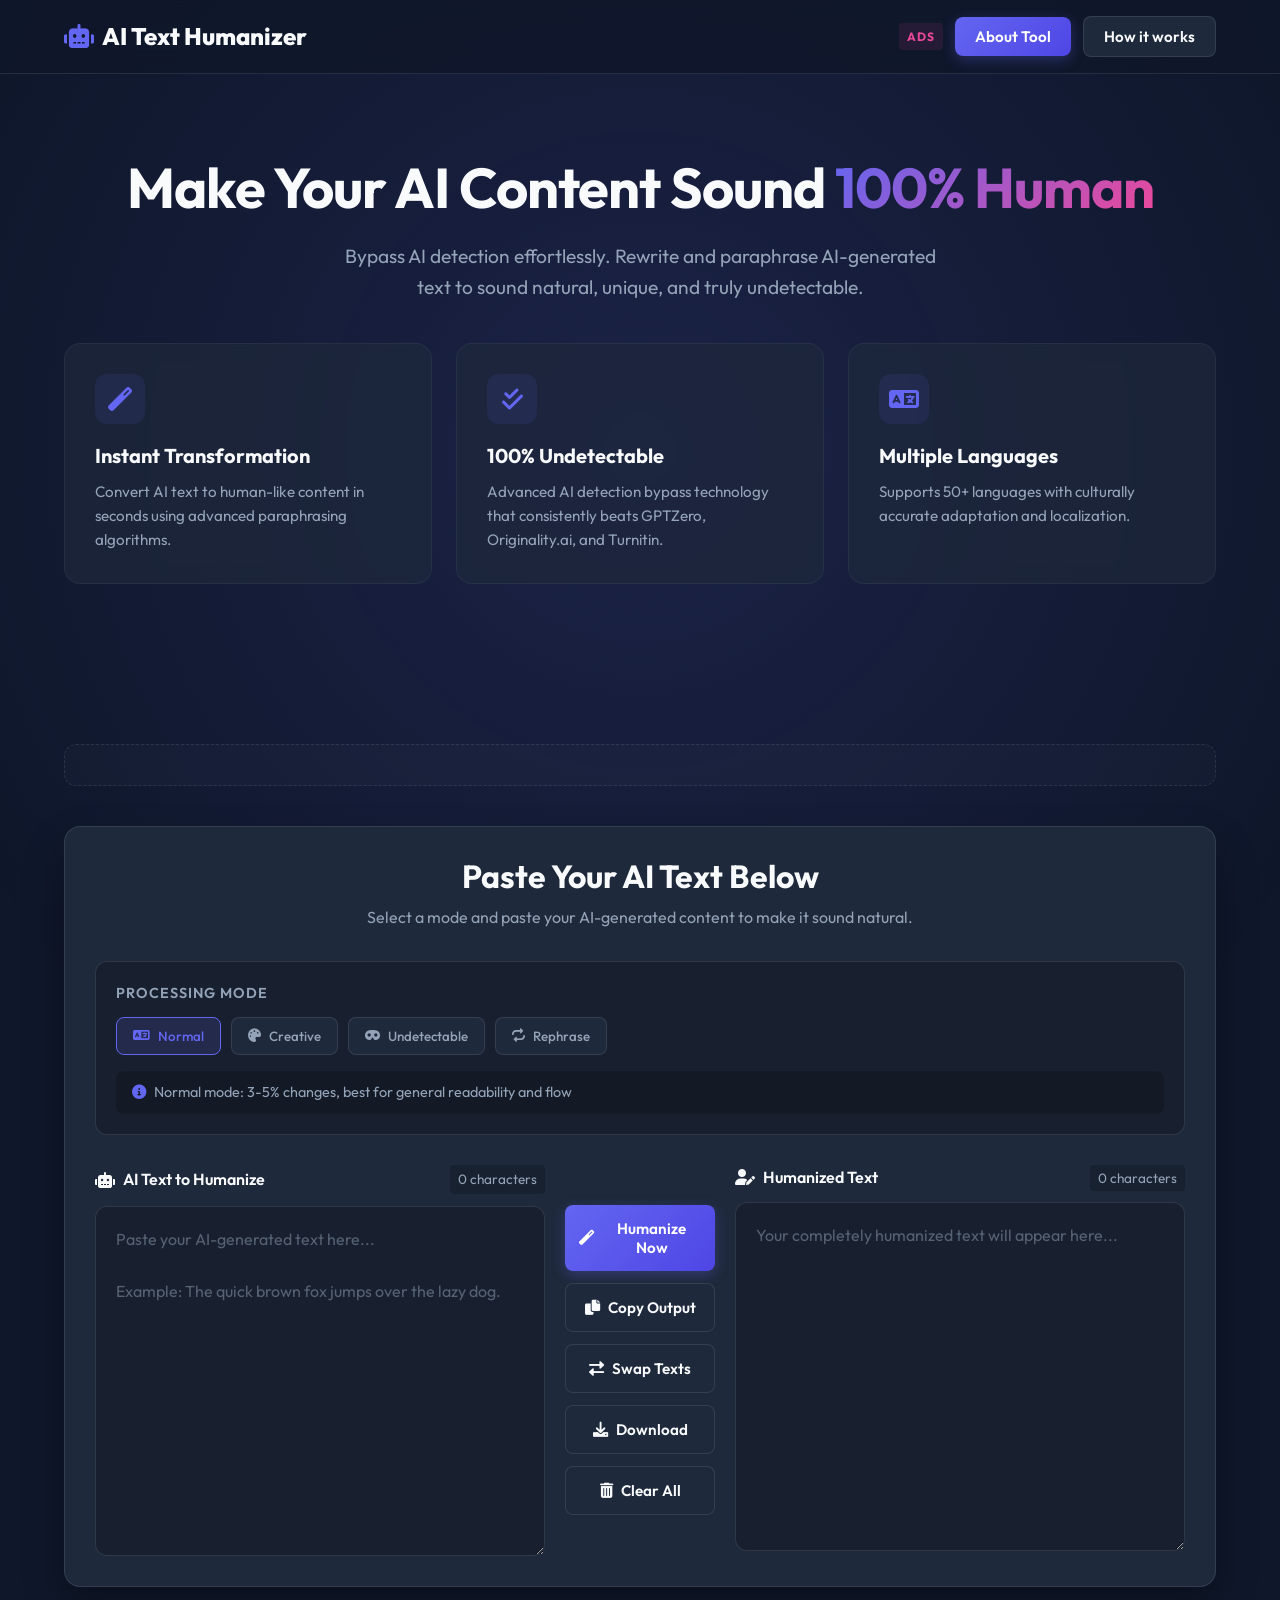
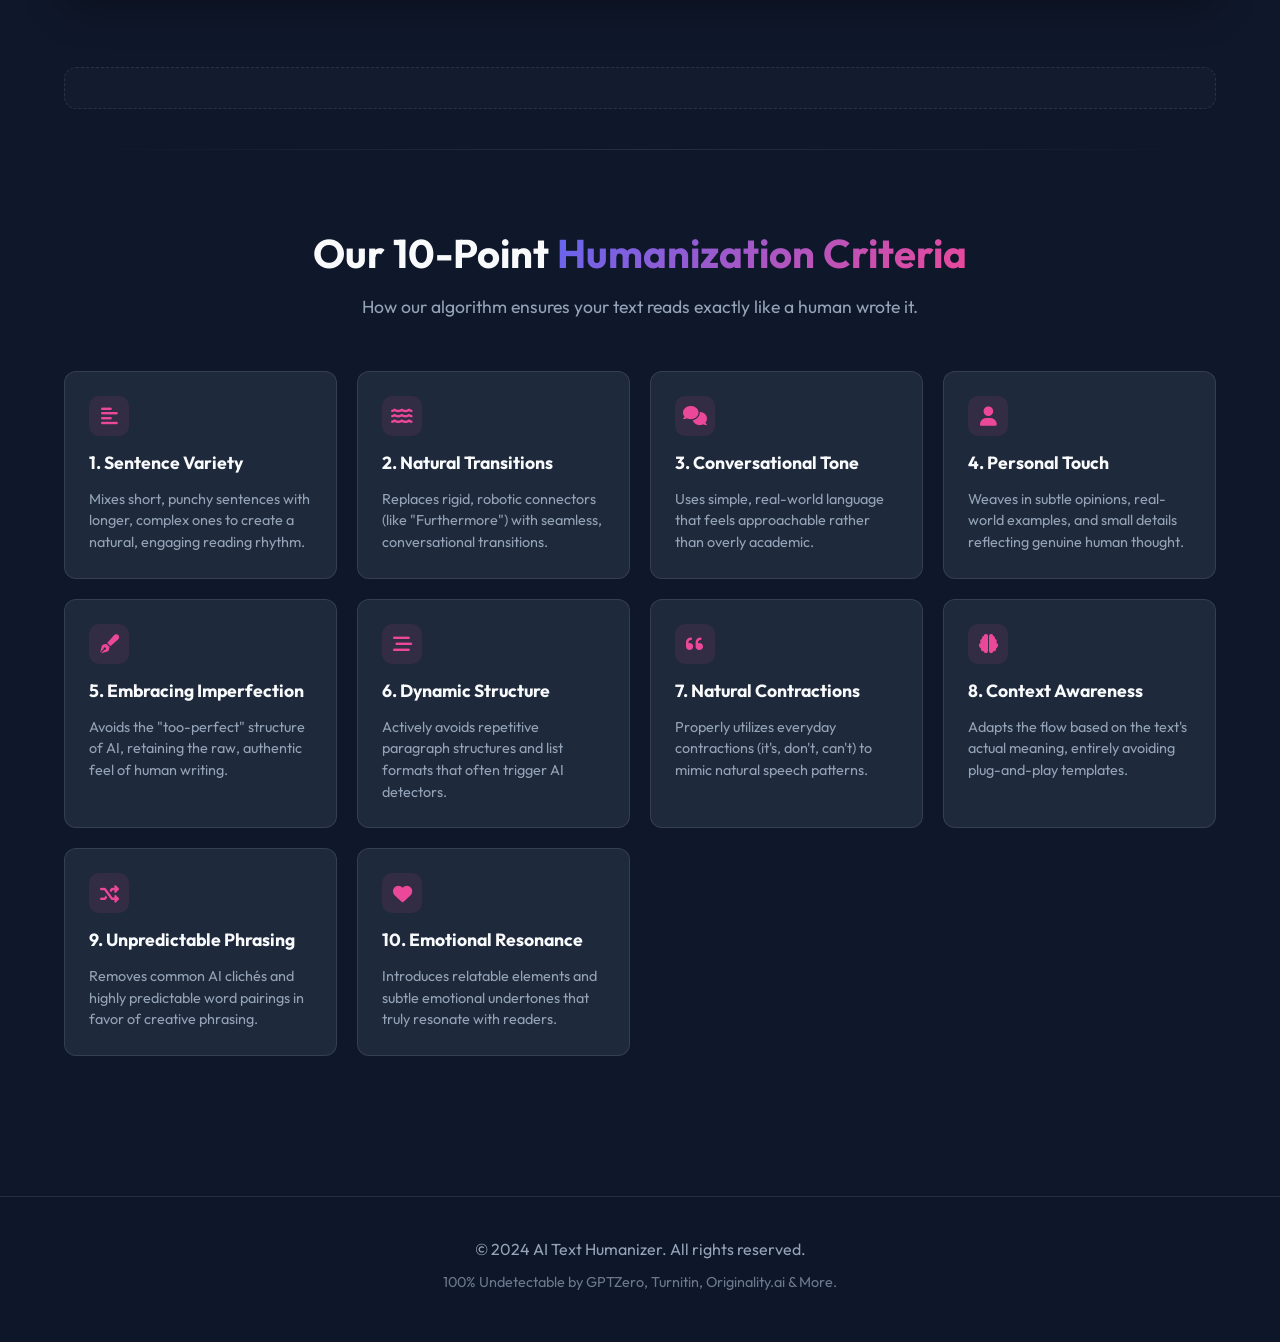
==== index.html @ 3486572d "rename main file" ====
<!DOCTYPE html>
<html lang="en">

<head>
    <meta charset="UTF-8">
    <meta name="viewport" content="width=device-width, initial-scale=1.0">
    <title>AI Text Humanizer - Best AI Wrapper Detector Bypass Tool</title>
    <meta name="description"
        content="Best AI Text Humanizer | 100% Bypass AI Detection | Rewrite & paraphrase AI content to sound natural and human.">
    <meta name="keywords"
        content="AI Text Humanizer, Humanize AI Text, Bypass AI Detection, Anti AI Detector, AI Paraphraser, AI Rewriter, Make AI Writing Human, Humanize AI Content">
    <link rel="stylesheet" href="https://cdnjs.cloudflare.com/ajax/libs/font-awesome/6.0.0-beta3/css/all.min.css">
    <link rel="stylesheet" href="styles.css">

    <script async src="https://pagead2.googlesyndication.com/pagead/js/adsbygoogle.js?client=ca-pub-6233763571074440"
        crossorigin="anonymous"></script>
</head>

<body>

    <header>
        <div class="container">
            <div class="logo">
                <i class="fas fa-robot"></i> AI Text Humanizer
            </div>
            <div class="header-actions">
                <div class="ads-badge">ADS</div>
                <button class="btn btn-primary" onclick="openModal('about')">About Tool</button>
                <button class="btn btn-secondary" onclick="openModal('how-to')">How it works</button>
            </div>
        </div>
    </header>

    <main class="container">
        <section class="hero">
            <h1>Make Your AI Content Sound <span class="gradient-text">100% Human</span></h1>
            <p class="subtitle">Bypass AI detection effortlessly. Rewrite and paraphrase AI-generated text to sound
                natural, unique, and truly undetectable.</p>

            <div class="features-grid">
                <div class="feature-card">
                    <div class="feature-icon-wrapper">
                        <i class="fas fa-magic"></i>
                    </div>
                    <h3>Instant Transformation</h3>
                    <p>Convert AI text to human-like content in seconds using advanced paraphrasing algorithms.</p>
                </div>
                <div class="feature-card">
                    <div class="feature-icon-wrapper">
                        <i class="fas fa-check-double"></i>
                    </div>
                    <h3>100% Undetectable</h3>
                    <p>Advanced AI detection bypass technology that consistently beats GPTZero, Originality.ai, and Turnitin.</p>
                </div>
                <div class="feature-card">
                    <div class="feature-icon-wrapper">
                        <i class="fas fa-language"></i>
                    </div>
                    <h3>Multiple Languages</h3>
                    <p>Supports 50+ languages with culturally accurate adaptation and localization.</p>
                </div>
            </div>
        </section>

        <div class="ads-container">
            <ins class="adsbygoogle" style="display:block" data-ad-client="ca-pub-6233763571074440"
                data-ad-slot="4727138845" data-ad-format="auto" data-full-width-responsive="true"></ins>
            <script>
                (adsbygoogle = window.adsbygoogle || []).push({});
            </script>
        </div>

        <section class="tool-section">
            <div class="tool-card">
                <div class="tool-header">
                    <h2>Paste Your AI Text Below</h2>
                    <p class="subtitle" style="margin-top: 10px; color: var(--text-secondary);">Select a mode and paste your AI-generated content to make it sound natural.</p>
                </div>

                <div class="control-panel">
                    <label class="mode-label">Processing Mode</label>
                    <div class="mode-selector">
                        <button class="mode-btn active" onclick="setMode('normal')">
                            <i class="fas fa-language"></i> Normal
                        </button>
                        <button class="mode-btn" onclick="setMode('creative')">
                            <i class="fas fa-palette"></i> Creative
                        </button>
                        <button class="mode-btn" onclick="setMode('undetectable')">
                            <i class="fas fa-mask"></i> Undetectable
                        </button>
                        <button class="mode-btn" onclick="setMode('rephrase')">
                            <i class="fas fa-repeat"></i> Rephrase
                        </button>
                    </div>

                    <div class="mode-info">
                        <i class="fas fa-info-circle"></i>
                        <span id="modeText">Normal mode: 3-5% changes, best for general readability and flow</span>
                    </div>
                </div>

                <div class="text-areas">
                    <div class="text-group">
                        <div class="text-group-header">
                            <label><i class="fas fa-robot"></i> AI Text to Humanize</label>
                            <span class="char-count" id="inputCharCount">0 characters</span>
                        </div>
                        <textarea id="inputText"
                            placeholder="Paste your AI-generated text here...&#10;&#10;Example: The quick brown fox jumps over the lazy dog."
                            rows="12" oninput="updateInputCount()"></textarea>
                    </div>

                    <div class="action-buttons">
                        <button class="btn btn-primary" onclick="processText()" id="processBtn" title="Convert AI text to human-like text">
                            <i class="fas fa-magic"></i> Humanize Now
                        </button>
                        <button class="btn btn-secondary" onclick="copyToClipboard('outputText')" title="Copy humanized text to clipboard">
                            <i class="fas fa-copy"></i> Copy Output
                        </button>
                        <button class="btn btn-secondary" onclick="swapTexts()" title="Swap input and output text">
                            <i class="fas fa-exchange-alt"></i> Swap Texts
                        </button>
                        <button class="btn btn-secondary" onclick="downloadText()" title="Download output as .txt file">
                            <i class="fas fa-download"></i> Download
                        </button>
                        <button class="btn btn-secondary" onclick="clearTexts()" title="Clear both text areas">
                            <i class="fas fa-trash-alt"></i> Clear All
                        </button>
                    </div>

                    <div class="text-group">
                        <div class="text-group-header">
                            <label><i class="fas fa-user-edit"></i> Humanized Text</label>
                            <div>
                                <span class="ai-score" id="aiScoreDisplay" style="display: none; margin-right: 10px;">AI Score: -</span>
                                <span class="char-count" id="outputCharCount">0 characters</span>
                            </div>
                        </div>
                        <textarea id="outputText" placeholder="Your completely humanized text will appear here..." rows="12" readonly></textarea>
                    </div>
                </div>
            </div>
        </section>
        
        <div class="ads-container">
            <ins class="adsbygoogle" style="display:block" data-ad-client="ca-pub-6233763571074440"
                data-ad-slot="4727138845" data-ad-format="auto" data-full-width-responsive="true"></ins>
            <script>
                (adsbygoogle = window.adsbygoogle || []).push({});
            </script>
        </div>

        <section class="criteria-section">
            <div class="section-header">
                <h2>Our 10-Point <span class="gradient-text">Humanization Criteria</span></h2>
                <p class="subtitle" style="color: var(--text-secondary); font-size: 1.1rem;">How our algorithm ensures your text reads exactly like a human wrote it.</p>
            </div>
            
            <div class="criteria-grid">
                <div class="criteria-card">
                    <div class="criteria-icon"><i class="fas fa-align-left"></i></div>
                    <h4>1. Sentence Variety</h4>
                    <p>Mixes short, punchy sentences with longer, complex ones to create a natural, engaging reading rhythm.</p>
                </div>
                <div class="criteria-card">
                    <div class="criteria-icon"><i class="fas fa-water"></i></div>
                    <h4>2. Natural Transitions</h4>
                    <p>Replaces rigid, robotic connectors (like "Furthermore") with seamless, conversational transitions.</p>
                </div>
                <div class="criteria-card">
                    <div class="criteria-icon"><i class="fas fa-comments"></i></div>
                    <h4>3. Conversational Tone</h4>
                    <p>Uses simple, real-world language that feels approachable rather than overly academic.</p>
                </div>
                <div class="criteria-card">
                    <div class="criteria-icon"><i class="fas fa-user"></i></div>
                    <h4>4. Personal Touch</h4>
                    <p>Weaves in subtle opinions, real-world examples, and small details reflecting genuine human thought.</p>
                </div>
                <div class="criteria-card">
                    <div class="criteria-icon"><i class="fas fa-pen-fancy"></i></div>
                    <h4>5. Embracing Imperfection</h4>
                    <p>Avoids the "too-perfect" structure of AI, retaining the raw, authentic feel of human writing.</p>
                </div>
                <div class="criteria-card">
                    <div class="criteria-icon"><i class="fas fa-stream"></i></div>
                    <h4>6. Dynamic Structure</h4>
                    <p>Actively avoids repetitive paragraph structures and list formats that often trigger AI detectors.</p>
                </div>
                <div class="criteria-card">
                    <div class="criteria-icon"><i class="fas fa-quote-left"></i></div>
                    <h4>7. Natural Contractions</h4>
                    <p>Properly utilizes everyday contractions (it's, don't, can't) to mimic natural speech patterns.</p>
                </div>
                <div class="criteria-card">
                    <div class="criteria-icon"><i class="fas fa-brain"></i></div>
                    <h4>8. Context Awareness</h4>
                    <p>Adapts the flow based on the text's actual meaning, entirely avoiding plug-and-play templates.</p>
                </div>
                <div class="criteria-card">
                    <div class="criteria-icon"><i class="fas fa-random"></i></div>
                    <h4>9. Unpredictable Phrasing</h4>
                    <p>Removes common AI clichés and highly predictable word pairings in favor of creative phrasing.</p>
                </div>
                <div class="criteria-card">
                    <div class="criteria-icon"><i class="fas fa-heart"></i></div>
                    <h4>10. Emotional Resonance</h4>
                    <p>Introduces relatable elements and subtle emotional undertones that truly resonate with readers.</p>
                </div>
            </div>
        </section>
    </main>

    <footer>
        <div class="container">
            <p>&copy; 2024 AI Text Humanizer. All rights reserved.</p>
            <p style="font-size: 0.9rem; opacity: 0.7;">100% Undetectable by GPTZero, Turnitin, Originality.ai & More.</p>
        </div>
    </footer>

    <!-- Modal Layout -->
    <div class="modal-overlay" id="modalOverlay">
        <div class="modal-content">
            <button class="close-modal" onclick="closeModal()"><i class="fas fa-times"></i></button>
            <h3 id="modalTitle">Modal Title</h3>
            <div id="modalBody">
                Modal content goes here.
            </div>
        </div>
    </div>

    <!-- External Script -->
    <script src="script.js"></script>
</body>
</html>
---- styles.css ----
@import url('https://fonts.googleapis.com/css2?family=Outfit:wght@300;400;500;600;700;800&display=swap');

:root {
    --primary: #6366f1; /* Indigo */
    --primary-hover: #4f46e5;
    --secondary: #ec4899; /* Pink */
    --bg-color: #0f172a; /* Slate 900 */
    --surface-color: #1e293b; /* Slate 800 */
    --surface-hover: #334155;
    --text-primary: #f8fafc;
    --text-secondary: #94a3b8;
    --border-color: rgba(255, 255, 255, 0.1);
    --glass-bg: rgba(30, 41, 59, 0.7);
    --glass-border: rgba(255, 255, 255, 0.05);
    --radius-lg: 16px;
    --radius-md: 12px;
    --radius-sm: 8px;
    --transition: all 0.3s cubic-bezier(0.4, 0, 0.2, 1);
}

* {
    margin: 0;
    padding: 0;
    box-sizing: border-box;
}

body {
    font-family: 'Outfit', sans-serif;
    background-color: var(--bg-color);
    color: var(--text-primary);
    line-height: 1.6;
    overflow-x: hidden;
}

body::before {
    content: '';
    position: fixed;
    top: -50%;
    left: -50%;
    width: 200%;
    height: 200%;
    background: radial-gradient(circle at 50% 50%, rgba(99, 102, 241, 0.15) 0%, rgba(15, 23, 42, 0) 50%);
    z-index: -1;
    pointer-events: none;
}

.container {
    max-width: 1200px;
    margin: 0 auto;
    padding: 0 24px;
}

/* Typography */
h1, h2, h3, h4 {
    font-weight: 700;
    line-height: 1.2;
}

.gradient-text {
    background: linear-gradient(135deg, var(--primary), var(--secondary));
    -webkit-background-clip: text;
    -webkit-text-fill-color: transparent;
    background-clip: text;
}

/* Header */
header {
    background: rgba(15, 23, 42, 0.8);
    backdrop-filter: blur(12px);
    border-bottom: 1px solid var(--border-color);
    padding: 16px 0;
    position: sticky;
    top: 0;
    z-index: 100;
}

header .container {
    display: flex;
    justify-content: space-between;
    align-items: center;
}

.logo {
    font-size: 1.5rem;
    font-weight: 800;
    display: flex;
    align-items: center;
    gap: 8px;
}

.logo i {
    color: var(--primary);
}

.header-actions {
    display: flex;
    gap: 12px;
    align-items: center;
}

.ads-badge {
    background: rgba(236, 72, 153, 0.1);
    color: var(--secondary);
    padding: 4px 8px;
    border-radius: 4px;
    font-size: 0.75rem;
    font-weight: 700;
    text-transform: uppercase;
    letter-spacing: 1px;
}

/* Buttons */
.btn {
    padding: 10px 20px;
    border: none;
    border-radius: var(--radius-sm);
    font-family: inherit;
    font-weight: 600;
    font-size: 0.95rem;
    cursor: pointer;
    transition: var(--transition);
    display: flex;
    align-items: center;
    justify-content: center;
    gap: 8px;
}

.btn-primary {
    background: linear-gradient(135deg, var(--primary), var(--primary-hover));
    color: white;
    box-shadow: 0 4px 14px rgba(99, 102, 241, 0.3);
}

.btn-primary:hover {
    transform: translateY(-2px);
    box-shadow: 0 6px 20px rgba(99, 102, 241, 0.4);
}

.btn-secondary {
    background: var(--surface-color);
    color: var(--text-primary);
    border: 1px solid var(--border-color);
}

.btn-secondary:hover {
    background: var(--surface-hover);
    border-color: rgba(255, 255, 255, 0.2);
}

/* Hero Section */
.hero {
    text-align: center;
    padding: 80px 0 60px;
}

.hero h1 {
    font-size: 3.5rem;
    margin-bottom: 20px;
    letter-spacing: -1px;
}

.hero .subtitle {
    font-size: 1.2rem;
    color: var(--text-secondary);
    max-width: 600px;
    margin: 0 auto 40px;
}

/* Features Grid */
.features-grid {
    display: grid;
    grid-template-columns: repeat(auto-fit, minmax(300px, 1fr));
    gap: 24px;
    margin-bottom: 60px;
}

.feature-card {
    background: var(--glass-bg);
    backdrop-filter: blur(10px);
    border: 1px solid var(--glass-border);
    padding: 30px;
    border-radius: var(--radius-lg);
    text-align: left;
    transition: var(--transition);
}

.feature-card:hover {
    transform: translateY(-5px);
    border-color: rgba(99, 102, 241, 0.3);
    box-shadow: 0 10px 30px rgba(0, 0, 0, 0.2);
}

.feature-icon-wrapper {
    width: 50px;
    height: 50px;
    background: rgba(99, 102, 241, 0.1);
    border-radius: 12px;
    display: flex;
    align-items: center;
    justify-content: center;
    margin-bottom: 20px;
}

.feature-card i {
    font-size: 1.5rem;
    color: var(--primary);
}

.feature-card h3 {
    font-size: 1.25rem;
    margin-bottom: 12px;
}

.feature-card p {
    color: var(--text-secondary);
    font-size: 0.95rem;
}

/* Tool Section */
.tool-section {
    margin-bottom: 80px;
}

.tool-card {
    background: var(--surface-color);
    border: 1px solid var(--border-color);
    padding: 30px;
    border-radius: var(--radius-lg);
    box-shadow: 0 20px 40px rgba(0, 0, 0, 0.3);
}

.tool-header {
    text-align: center;
    margin-bottom: 30px;
}

.tool-header h2 {
    font-size: 2rem;
    margin-bottom: 8px;
}

/* Control Panel */
.control-panel {
    background: rgba(0, 0, 0, 0.2);
    border: 1px solid var(--border-color);
    padding: 20px;
    border-radius: var(--radius-md);
    margin-bottom: 30px;
}

.mode-label {
    display: block;
    font-weight: 600;
    margin-bottom: 12px;
    color: var(--text-secondary);
    font-size: 0.9rem;
    text-transform: uppercase;
    letter-spacing: 1px;
}

.mode-selector {
    display: flex;
    gap: 10px;
    flex-wrap: wrap;
}

.mode-btn {
    padding: 10px 16px;
    background: var(--surface-color);
    border: 1px solid var(--border-color);
    color: var(--text-secondary);
    border-radius: var(--radius-sm);
    cursor: pointer;
    font-family: inherit;
    font-weight: 500;
    transition: var(--transition);
    display: flex;
    align-items: center;
    gap: 8px;
}

.mode-btn:hover {
    background: var(--surface-hover);
    color: var(--text-primary);
}

.mode-btn.active {
    background: rgba(99, 102, 241, 0.15);
    border-color: var(--primary);
    color: var(--primary);
}

.mode-info {
    margin-top: 16px;
    display: flex;
    align-items: center;
    gap: 8px;
    font-size: 0.9rem;
    color: var(--text-secondary);
    background: rgba(0, 0, 0, 0.2);
    padding: 10px 16px;
    border-radius: var(--radius-sm);
}

.mode-info i {
    color: var(--primary);
}

/* Text Areas */
.text-areas {
    display: grid;
    grid-template-columns: 1fr;
    gap: 20px;
}

@media(min-width: 992px) {
    .text-areas {
        grid-template-columns: 1fr 150px 1fr;
    }
}

.text-group {
    display: flex;
    flex-direction: column;
    gap: 12px;
}

.text-group-header {
    display: flex;
    justify-content: space-between;
    align-items: center;
}

.text-group-header label {
    font-weight: 600;
    color: var(--text-primary);
    display: flex;
    align-items: center;
    gap: 8px;
}

.char-count {
    font-size: 0.85rem;
    color: var(--text-secondary);
    background: rgba(0, 0, 0, 0.2);
    padding: 4px 8px;
    border-radius: 4px;
}

textarea {
    width: 100%;
    background: rgba(0, 0, 0, 0.2);
    border: 1px solid var(--border-color);
    color: var(--text-primary);
    padding: 20px;
    border-radius: var(--radius-md);
    resize: vertical;
    font-family: inherit;
    font-size: 1rem;
    line-height: 1.6;
    transition: var(--transition);
}

textarea:focus {
    outline: none;
    border-color: var(--primary);
    box-shadow: 0 0 0 4px rgba(99, 102, 241, 0.1);
}

textarea::placeholder {
    color: rgba(148, 163, 184, 0.5);
}

.ai-score {
    background: rgba(16, 185, 129, 0.1);
    color: #34d399;
    padding: 4px 10px;
    border-radius: 20px;
    font-size: 0.8rem;
    font-weight: 700;
    border: 1px solid rgba(16, 185, 129, 0.2);
}

/* Action Buttons Middle Column */
.action-buttons {
    display: flex;
    flex-direction: column;
    justify-content: center;
    gap: 12px;
}

.action-buttons .btn {
    width: 100%;
    padding: 14px;
}

/* Criteria Section */
.criteria-section {
    padding: 80px 0;
    position: relative;
}

.criteria-section::before {
    content: '';
    position: absolute;
    top: 0;
    left: 0;
    right: 0;
    height: 1px;
    background: linear-gradient(90deg, transparent, var(--border-color), transparent);
}

.section-header {
    text-align: center;
    margin-bottom: 50px;
}

.section-header h2 {
    font-size: 2.5rem;
    margin-bottom: 16px;
}

.criteria-grid {
    display: grid;
    grid-template-columns: repeat(auto-fit, minmax(250px, 1fr));
    gap: 20px;
}

.criteria-card {
    background: var(--surface-color);
    border: 1px solid var(--border-color);
    padding: 24px;
    border-radius: var(--radius-md);
    display: flex;
    flex-direction: column;
    gap: 16px;
    transition: var(--transition);
}

.criteria-card:hover {
    transform: translateY(-3px);
    background: var(--surface-hover);
    border-color: rgba(255, 255, 255, 0.15);
}

.criteria-icon {
    width: 40px;
    height: 40px;
    background: rgba(236, 72, 153, 0.1);
    color: var(--secondary);
    border-radius: 10px;
    display: flex;
    align-items: center;
    justify-content: center;
    font-size: 1.2rem;
}

.criteria-card h4 {
    font-size: 1.1rem;
    color: var(--text-primary);
}

.criteria-card p {
    color: var(--text-secondary);
    font-size: 0.9rem;
    line-height: 1.5;
}

/* Ads Container */
.ads-container {
    background: rgba(255, 255, 255, 0.02);
    border: 1px dashed rgba(255, 255, 255, 0.1);
    border-radius: var(--radius-md);
    padding: 20px;
    text-align: center;
    margin: 40px 0;
}

/* Footer */
footer {
    background: rgba(15, 23, 42, 0.9);
    border-top: 1px solid var(--border-color);
    padding: 40px 0;
    text-align: center;
    color: var(--text-secondary);
    margin-top: 60px;
}

footer p {
    margin-bottom: 8px;
}

/* Modals */
.modal-overlay {
    position: fixed;
    top: 0;
    left: 0;
    right: 0;
    bottom: 0;
    background: rgba(0, 0, 0, 0.7);
    backdrop-filter: blur(5px);
    display: flex;
    align-items: center;
    justify-content: center;
    z-index: 1000;
    opacity: 0;
    visibility: hidden;
    transition: var(--transition);
}

.modal-overlay.active {
    opacity: 1;
    visibility: visible;
}

.modal-content {
    background: var(--surface-color);
    border: 1px solid var(--border-color);
    padding: 30px;
    border-radius: var(--radius-lg);
    max-width: 500px;
    width: 90%;
    transform: translateY(20px);
    transition: var(--transition);
    position: relative;
}

.modal-overlay.active .modal-content {
    transform: translateY(0);
}

.close-modal {
    position: absolute;
    top: 20px;
    right: 20px;
    background: none;
    border: none;
    color: var(--text-secondary);
    font-size: 1.2rem;
    cursor: pointer;
    transition: var(--transition);
}

.close-modal:hover {
    color: white;
}

.modal-content h3 {
    font-size: 1.5rem;
    margin-bottom: 15px;
    color: var(--text-primary);
}

.modal-content p {
    color: var(--text-secondary);
    margin-bottom: 15px;
}

/* Animations */
@keyframes pulse {
    0% { opacity: 1; }
    50% { opacity: 0.5; }
    100% { opacity: 1; }
}

.processing {
    animation: pulse 1.5s cubic-bezier(0.4, 0, 0.6, 1) infinite;
}
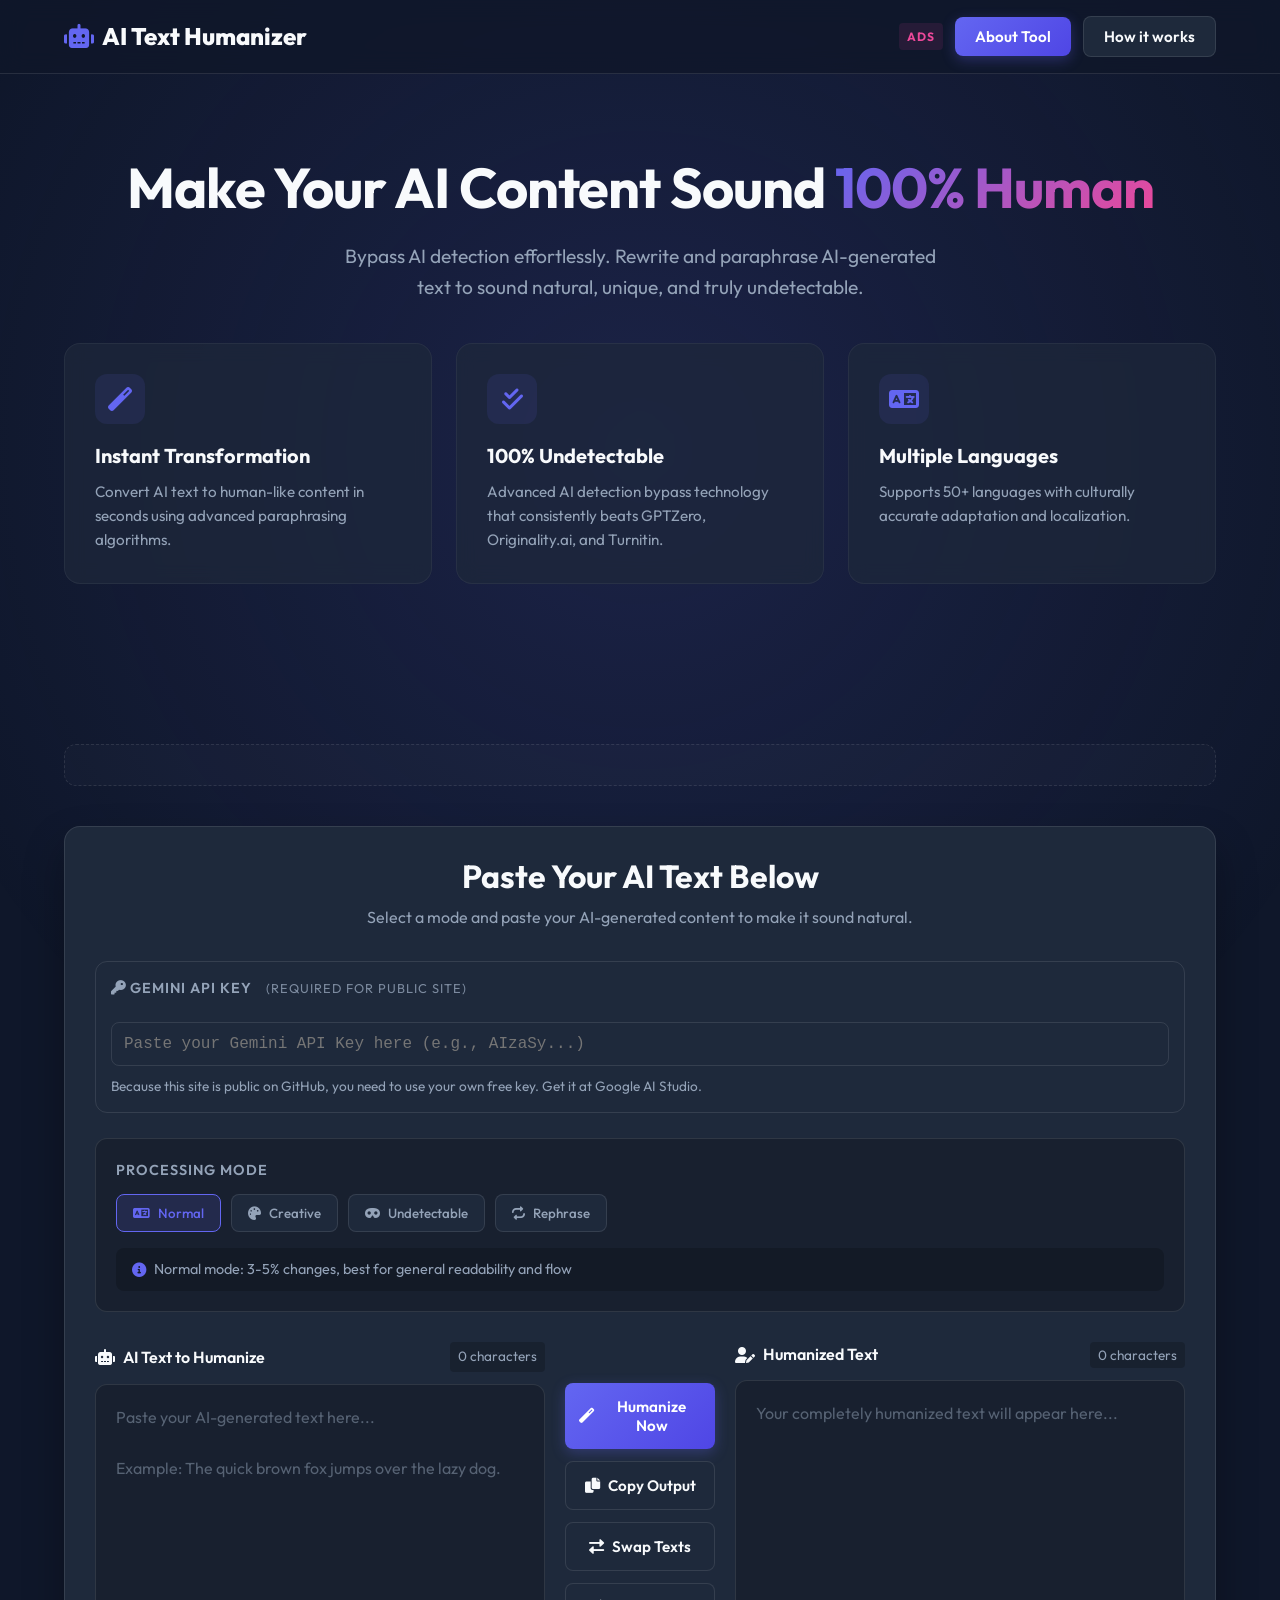
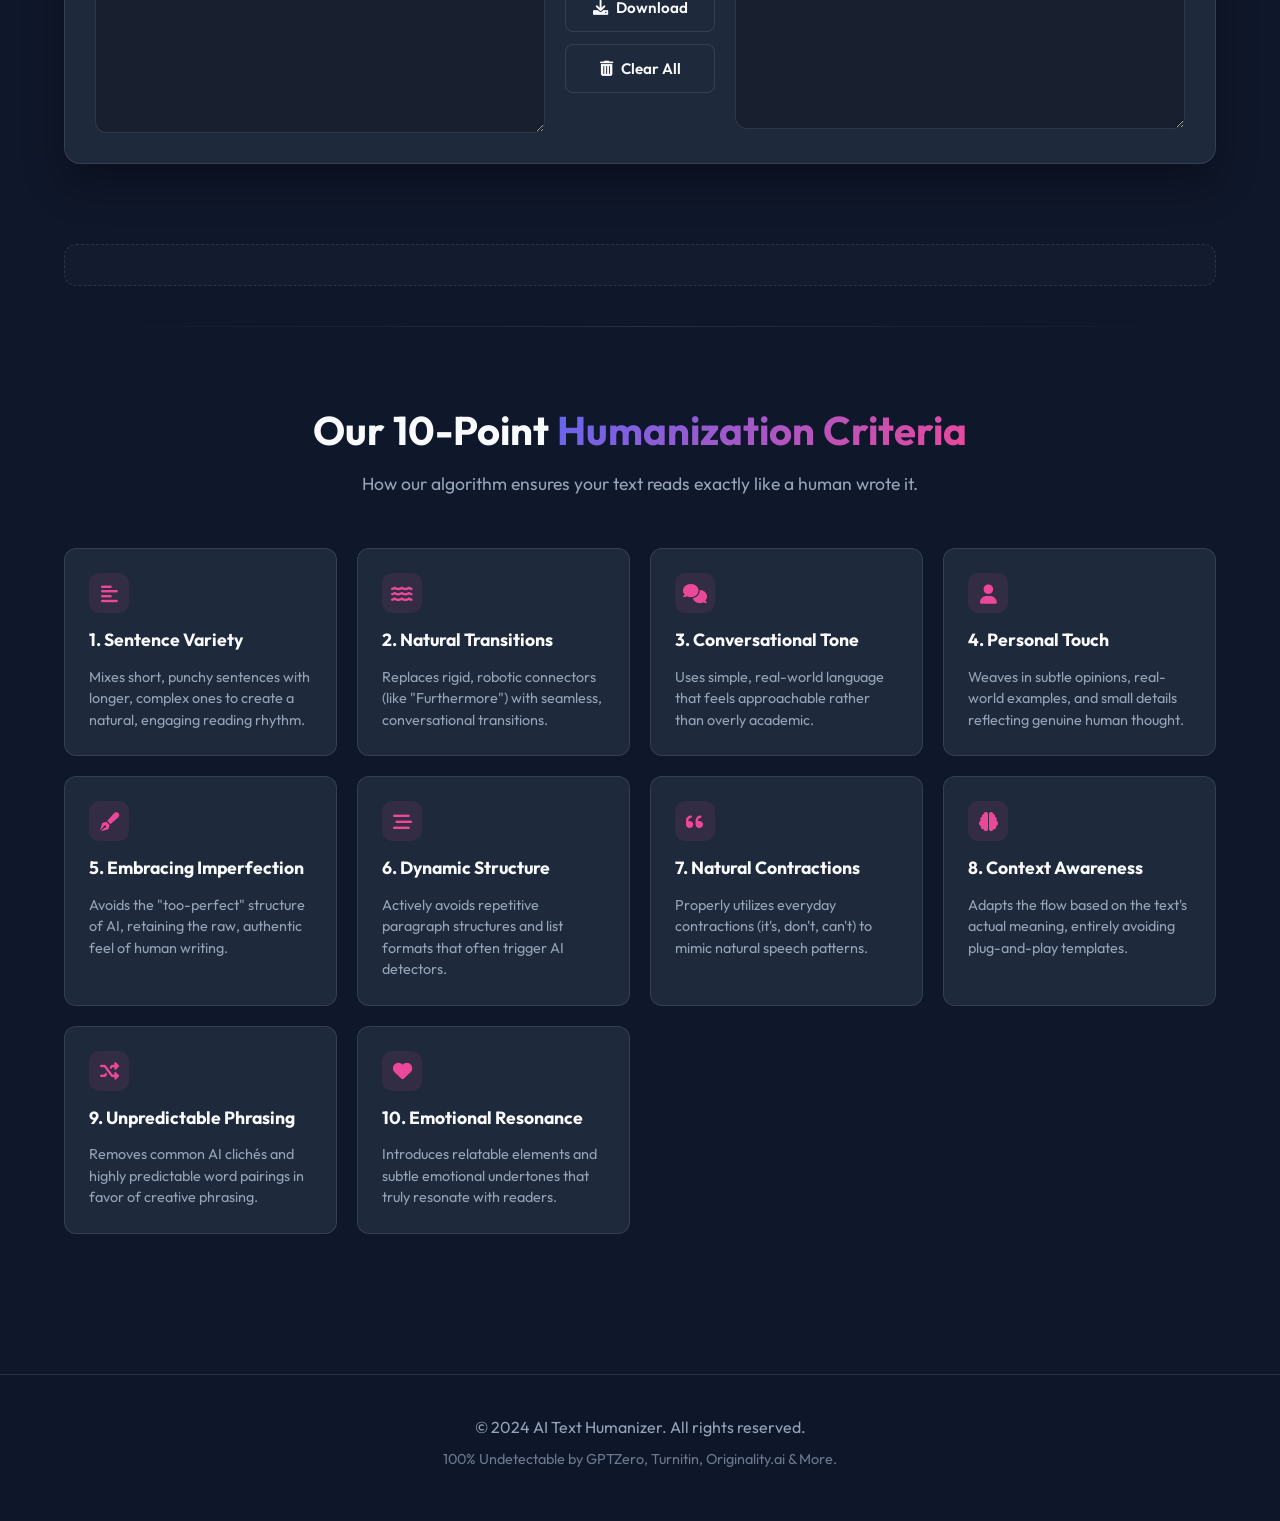
==== commit 985a7cbe: "error fix" ====
--- a/index.html
+++ b/index.html
@@ -77,6 +77,12 @@
                     <p class="subtitle" style="margin-top: 10px; color: var(--text-secondary);">Select a mode and paste your AI-generated content to make it sound natural.</p>
                 </div>
 
+                <div class="api-key-panel" style="margin-bottom: 25px; background: var(--bg-secondary); padding: 15px; border-radius: 12px; border: 1px solid var(--border-color);">
+                    <label class="mode-label"><i class="fas fa-key"></i> Gemini API Key <span style="font-size: 0.8rem; font-weight: normal; margin-left: 10px; opacity: 0.8;">(Required for public site)</span></label>
+                    <input type="password" id="geminiApiKey" placeholder="Paste your Gemini API Key here (e.g., AIzaSy...)" style="width: 100%; padding: 12px; border-radius: 8px; border: 1px solid var(--border-color); background: var(--bg-tertiary); color: var(--text-primary); margin-top: 10px; font-family: monospace; font-size: 1rem;">
+                    <p style="font-size: 0.85rem; color: var(--text-secondary); margin-top: 10px; margin-bottom: 0;">Because this site is public on GitHub, you need to use your own free key. Get it at <a href="https://aistudio.google.com/app/apikey" target="_blank" style="color: var(--primary-color); text-decoration: none;">Google AI Studio</a>.</p>
+                </div>
+
                 <div class="control-panel">
                     <label class="mode-label">Processing Mode</label>
                     <div class="mode-selector">
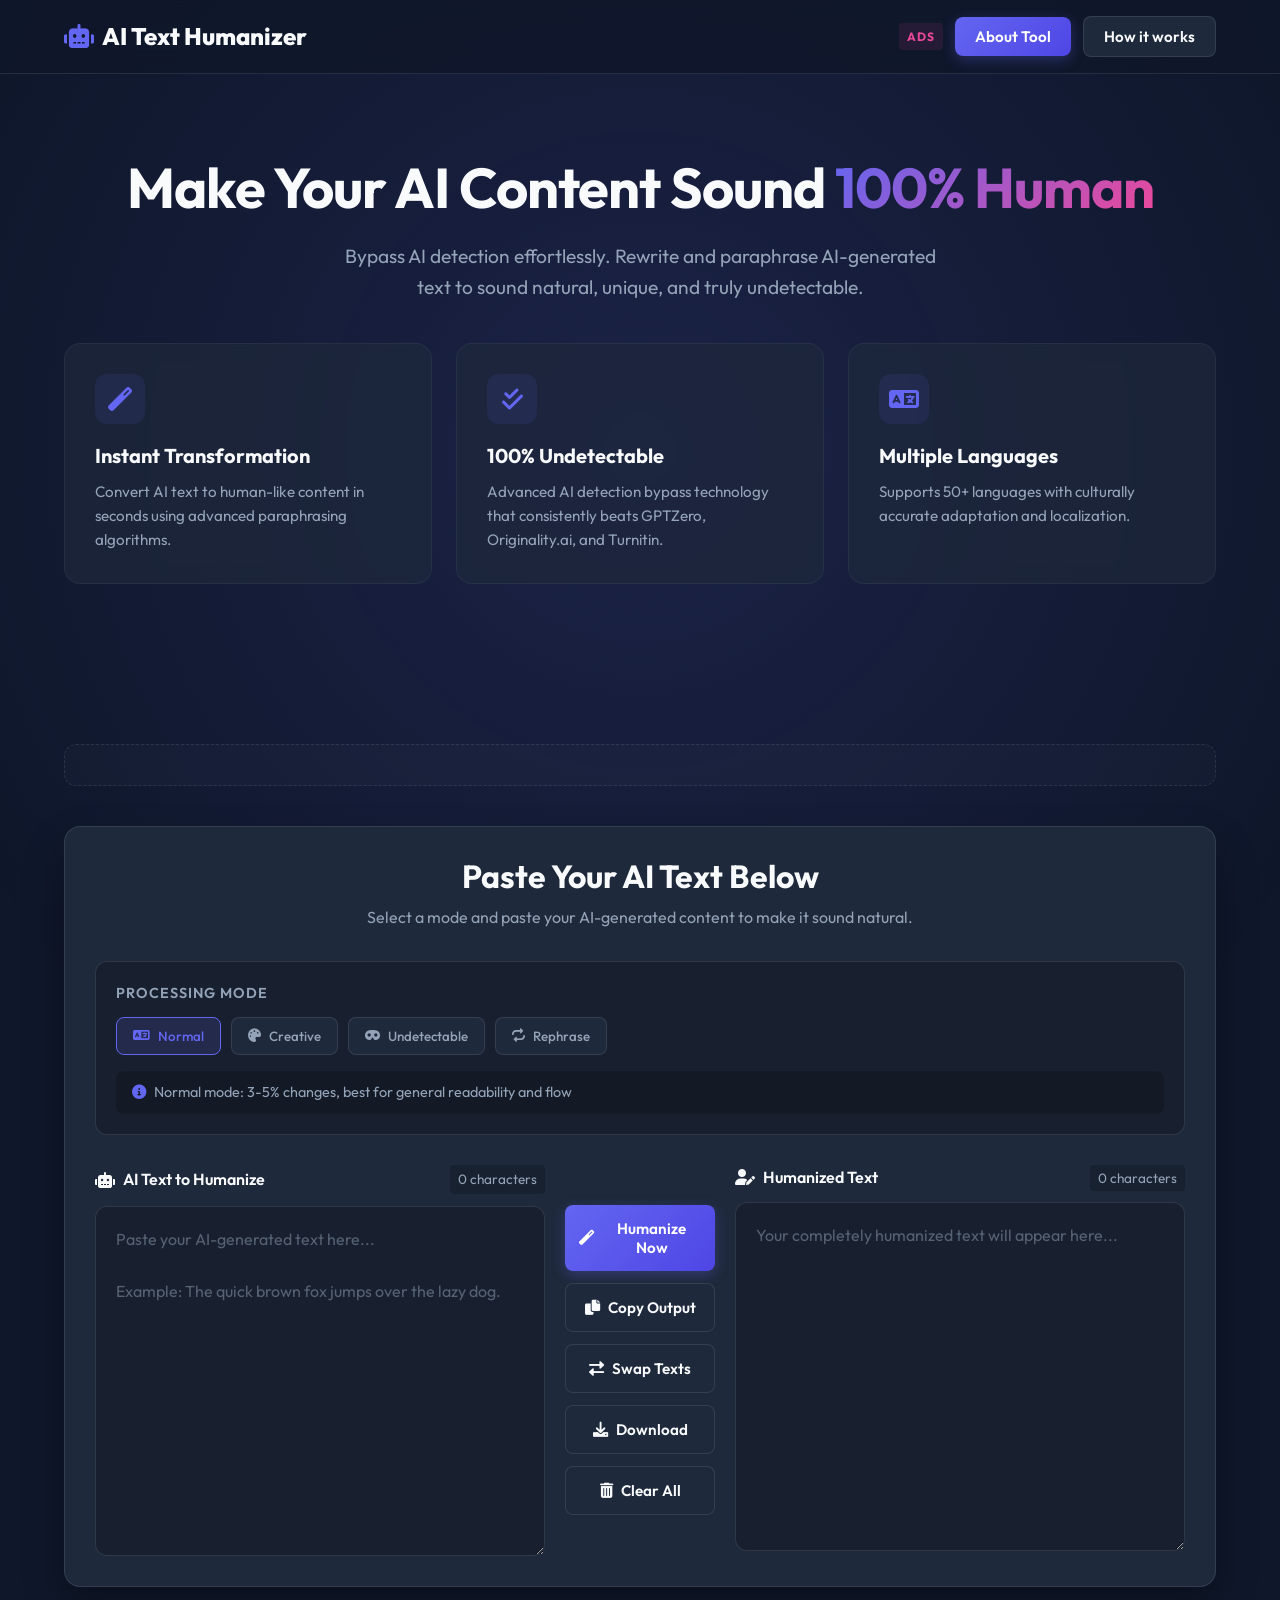
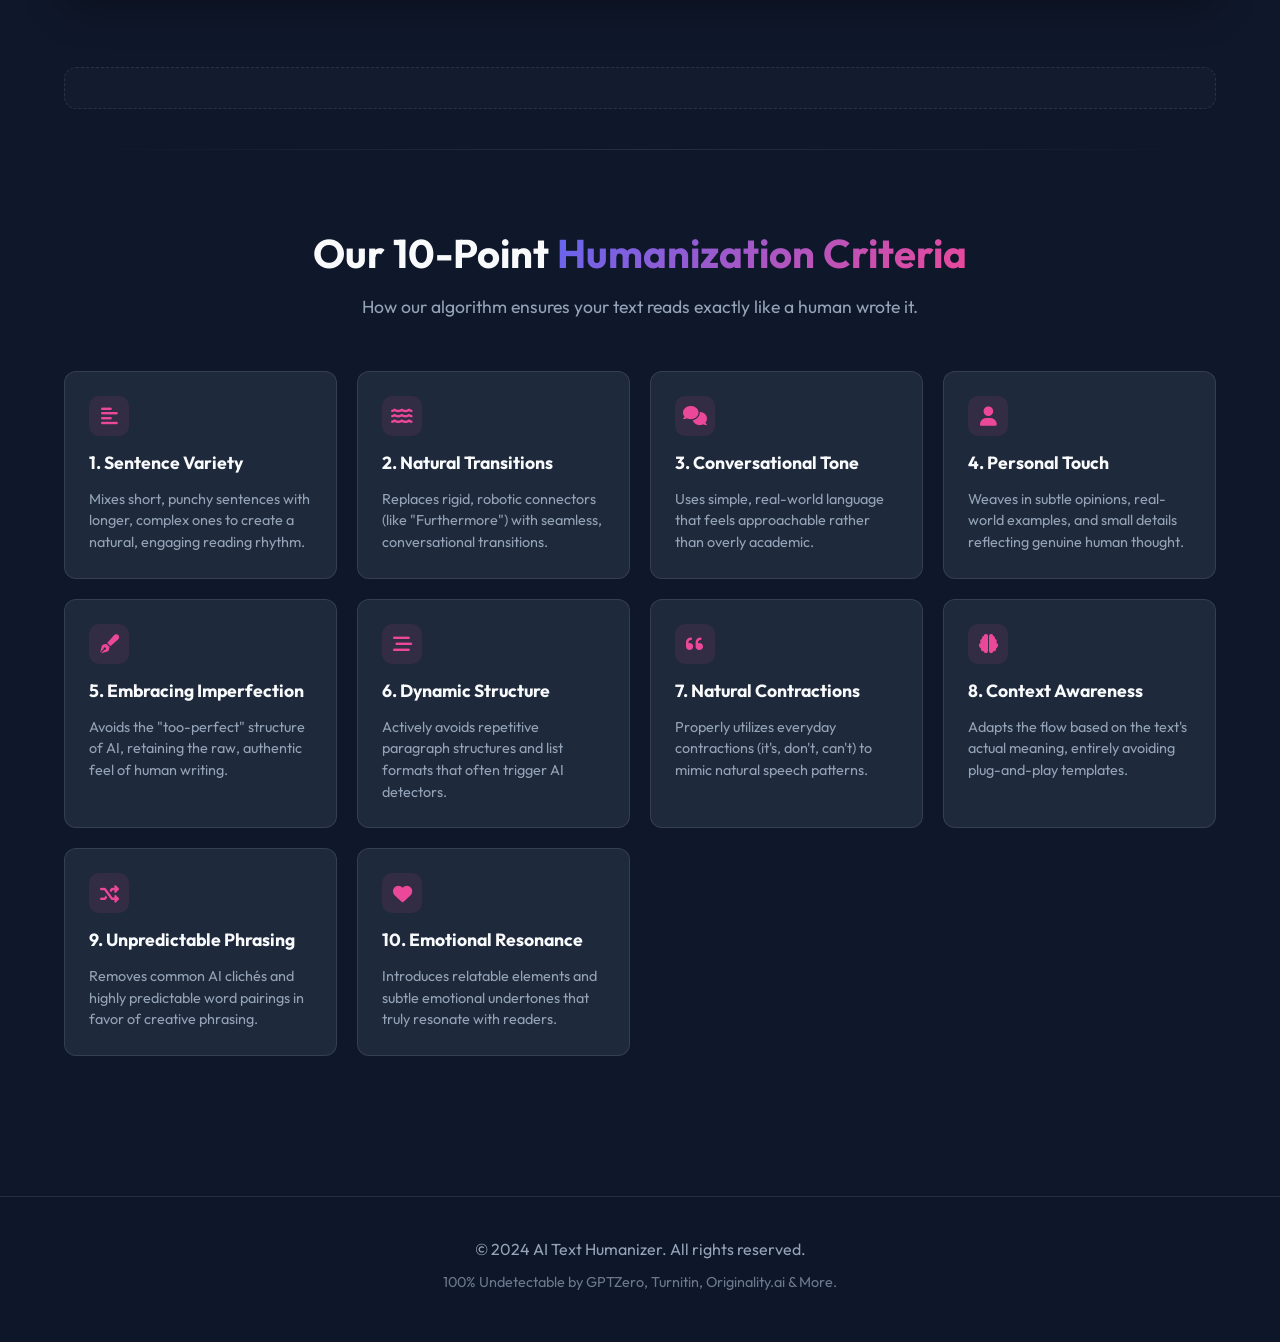
==== commit 0d044ea9: "api static" ====
--- a/index.html
+++ b/index.html
@@ -77,11 +77,6 @@
                     <p class="subtitle" style="margin-top: 10px; color: var(--text-secondary);">Select a mode and paste your AI-generated content to make it sound natural.</p>
                 </div>
 
-                <div class="api-key-panel" style="margin-bottom: 25px; background: var(--bg-secondary); padding: 15px; border-radius: 12px; border: 1px solid var(--border-color);">
-                    <label class="mode-label"><i class="fas fa-key"></i> Gemini API Key <span style="font-size: 0.8rem; font-weight: normal; margin-left: 10px; opacity: 0.8;">(Required for public site)</span></label>
-                    <input type="password" id="geminiApiKey" placeholder="Paste your Gemini API Key here (e.g., AIzaSy...)" style="width: 100%; padding: 12px; border-radius: 8px; border: 1px solid var(--border-color); background: var(--bg-tertiary); color: var(--text-primary); margin-top: 10px; font-family: monospace; font-size: 1rem;">
-                    <p style="font-size: 0.85rem; color: var(--text-secondary); margin-top: 10px; margin-bottom: 0;">Because this site is public on GitHub, you need to use your own free key. Get it at <a href="https://aistudio.google.com/app/apikey" target="_blank" style="color: var(--primary-color); text-decoration: none;">Google AI Studio</a>.</p>
-                </div>
 
                 <div class="control-panel">
                     <label class="mode-label">Processing Mode</label>
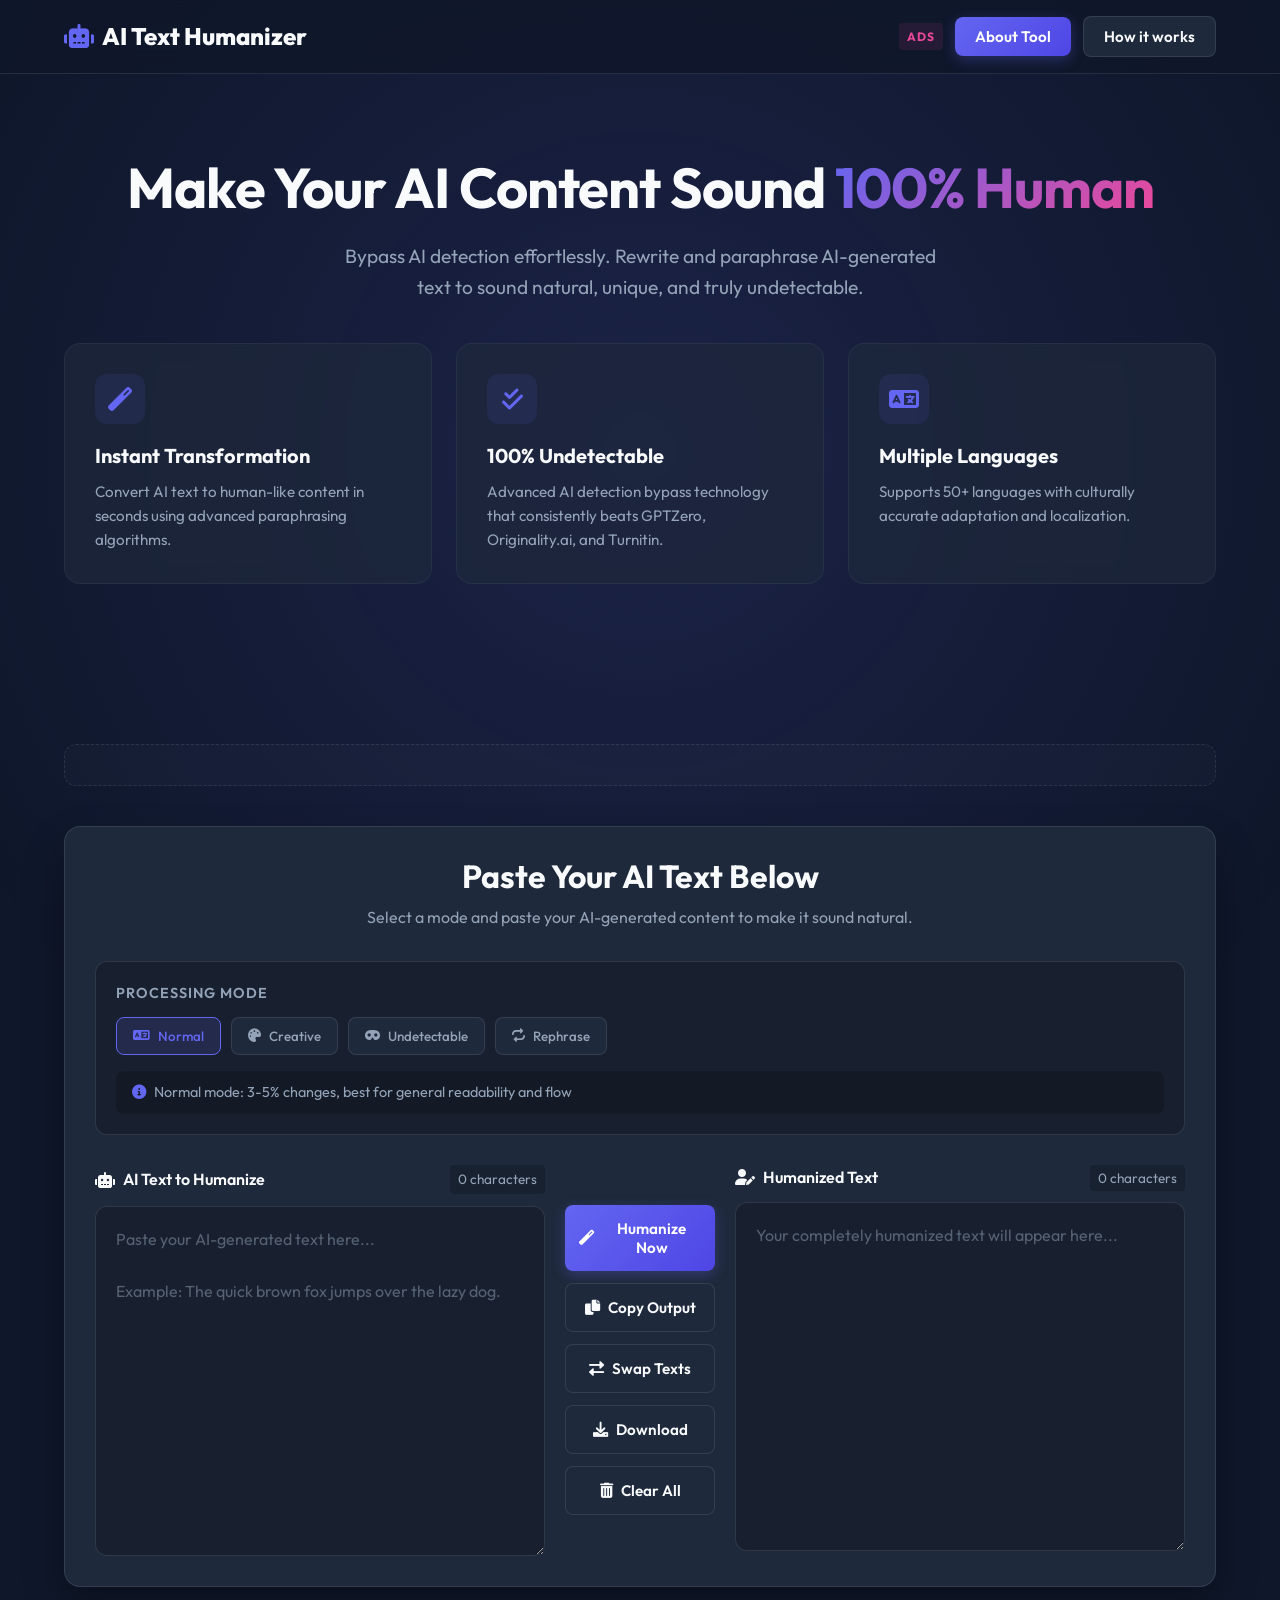
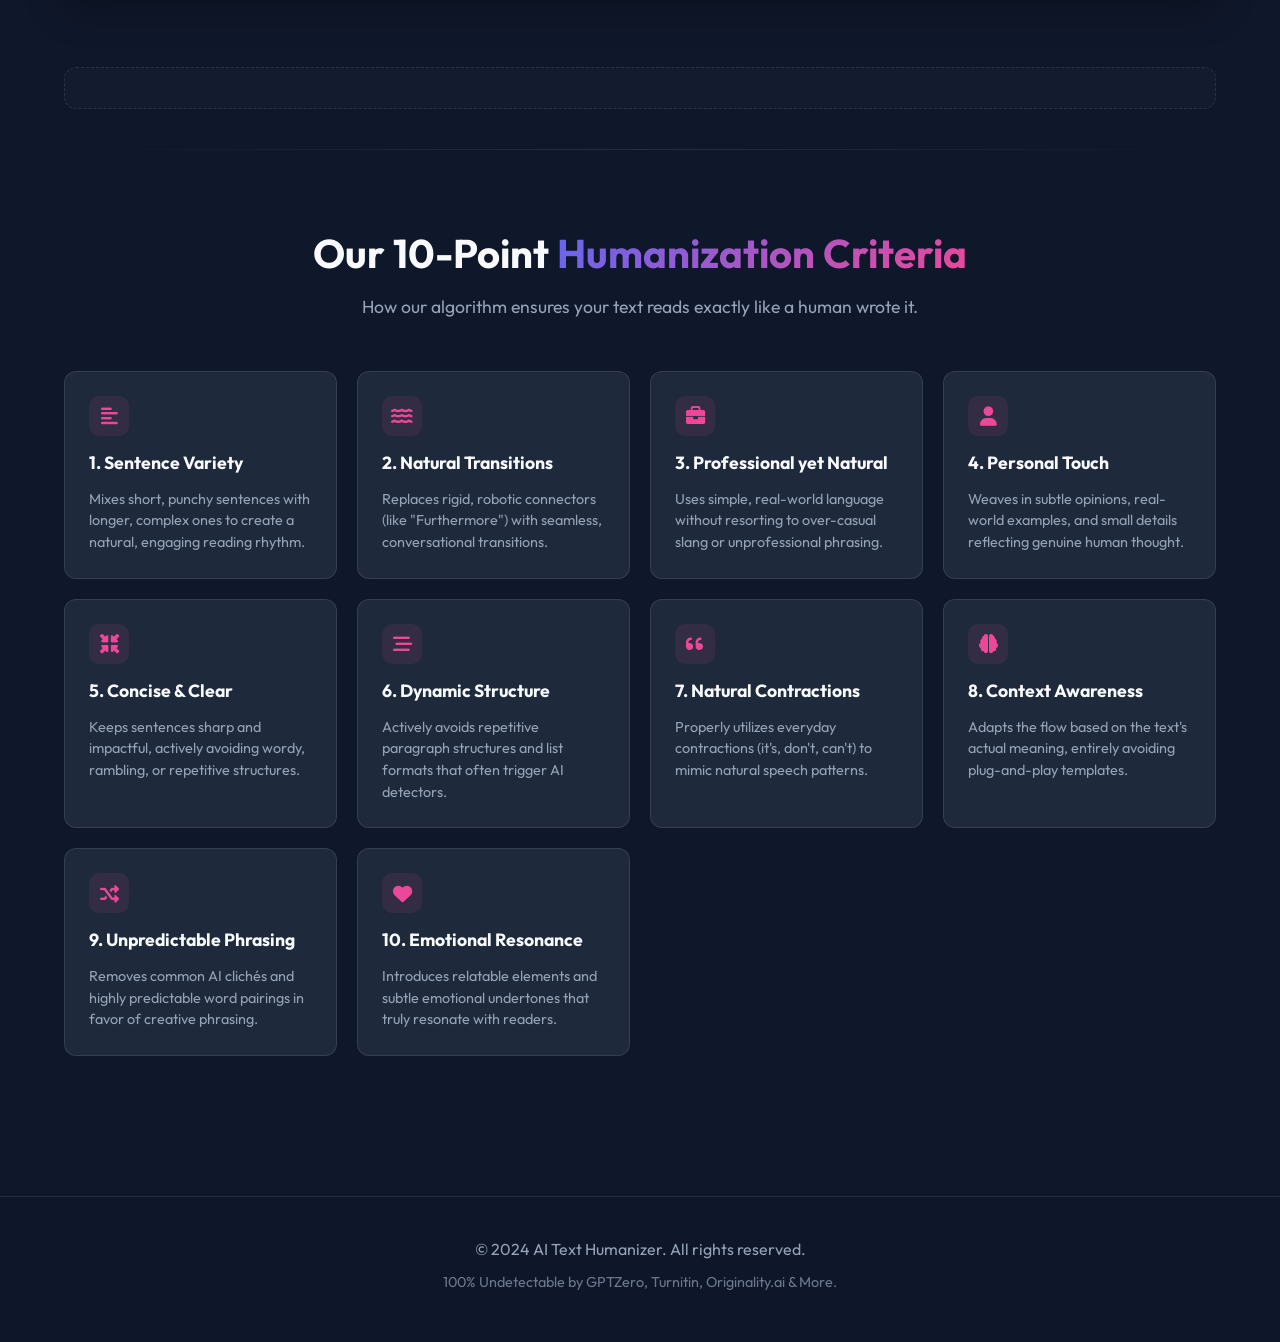
==== commit 9e9f0667: "vtg" ====
--- a/index.html
+++ b/index.html
@@ -170,9 +170,9 @@
                     <p>Replaces rigid, robotic connectors (like "Furthermore") with seamless, conversational transitions.</p>
                 </div>
                 <div class="criteria-card">
-                    <div class="criteria-icon"><i class="fas fa-comments"></i></div>
-                    <h4>3. Conversational Tone</h4>
-                    <p>Uses simple, real-world language that feels approachable rather than overly academic.</p>
+                    <div class="criteria-icon"><i class="fas fa-briefcase"></i></div>
+                    <h4>3. Professional yet Natural</h4>
+                    <p>Uses simple, real-world language without resorting to over-casual slang or unprofessional phrasing.</p>
                 </div>
                 <div class="criteria-card">
                     <div class="criteria-icon"><i class="fas fa-user"></i></div>
@@ -180,9 +180,9 @@
                     <p>Weaves in subtle opinions, real-world examples, and small details reflecting genuine human thought.</p>
                 </div>
                 <div class="criteria-card">
-                    <div class="criteria-icon"><i class="fas fa-pen-fancy"></i></div>
-                    <h4>5. Embracing Imperfection</h4>
-                    <p>Avoids the "too-perfect" structure of AI, retaining the raw, authentic feel of human writing.</p>
+                    <div class="criteria-icon"><i class="fas fa-compress-arrows-alt"></i></div>
+                    <h4>5. Concise & Clear</h4>
+                    <p>Keeps sentences sharp and impactful, actively avoiding wordy, rambling, or repetitive structures.</p>
                 </div>
                 <div class="criteria-card">
                     <div class="criteria-icon"><i class="fas fa-stream"></i></div>
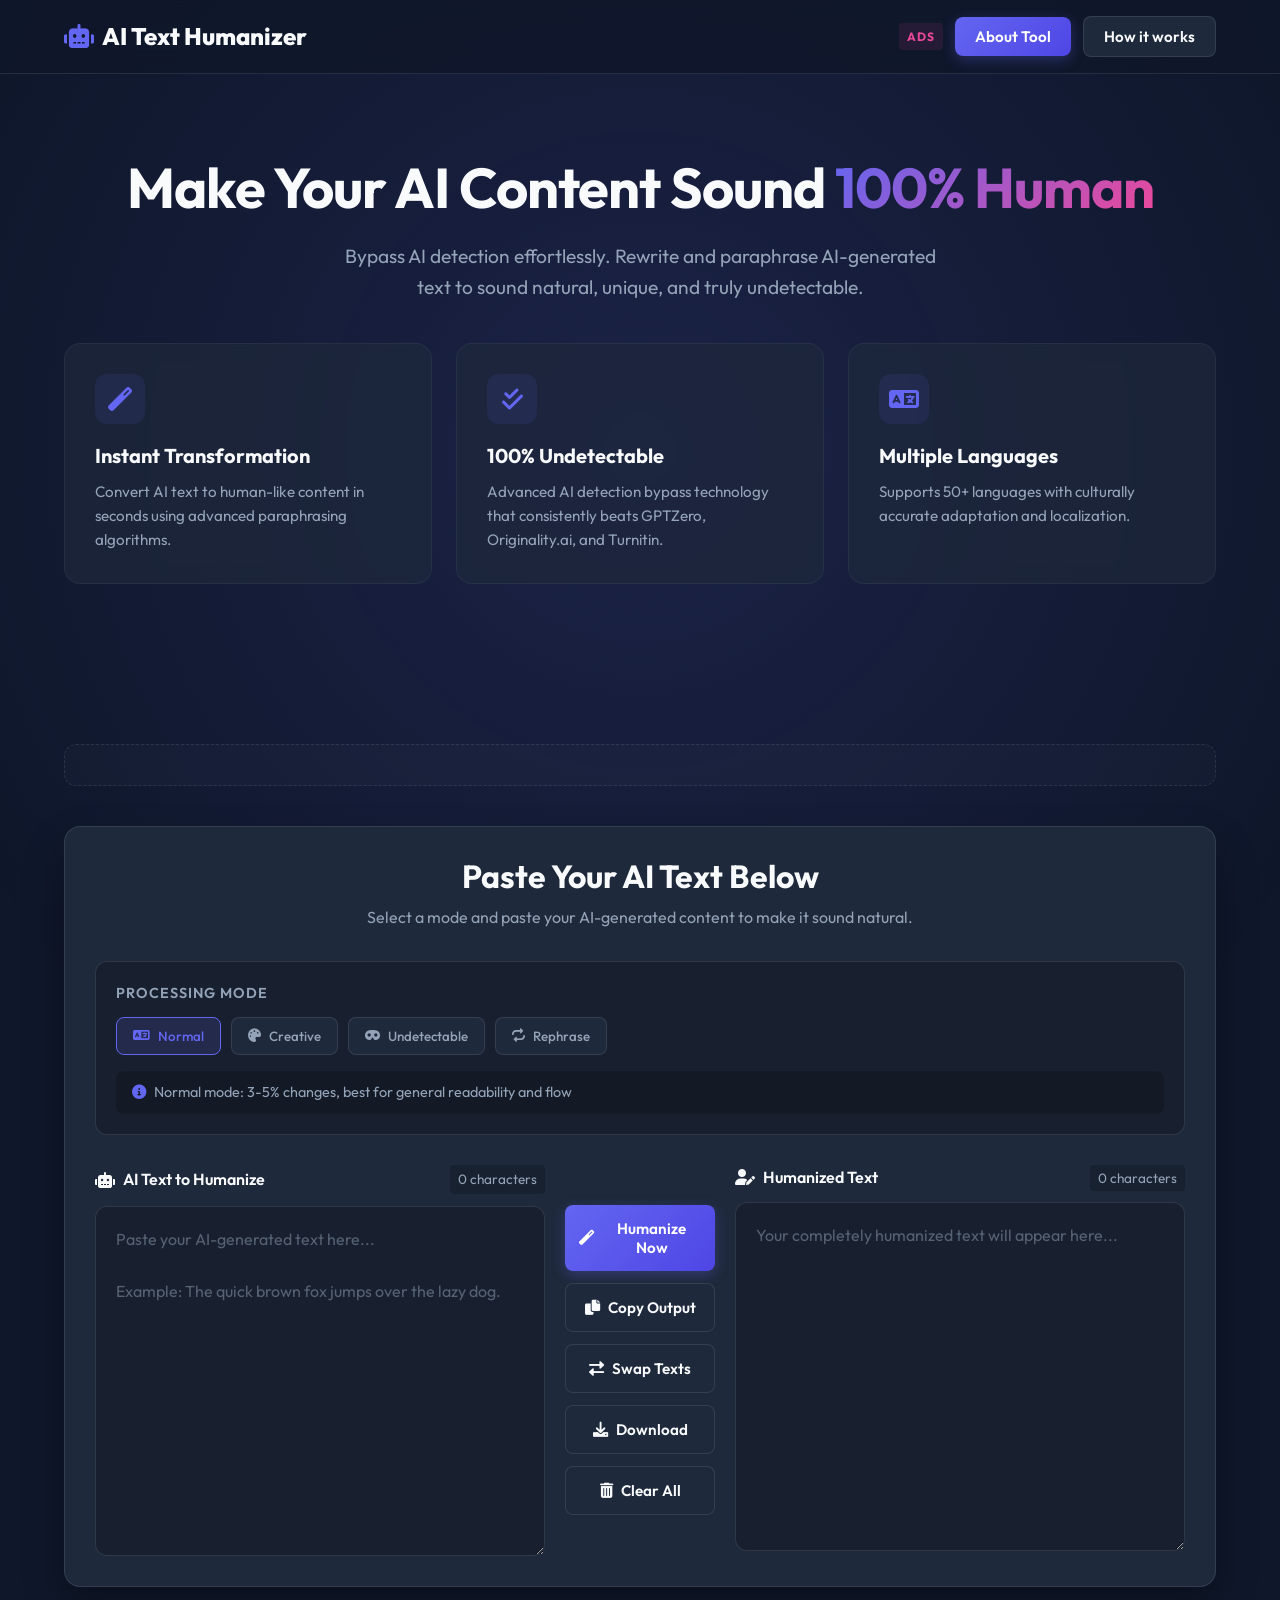
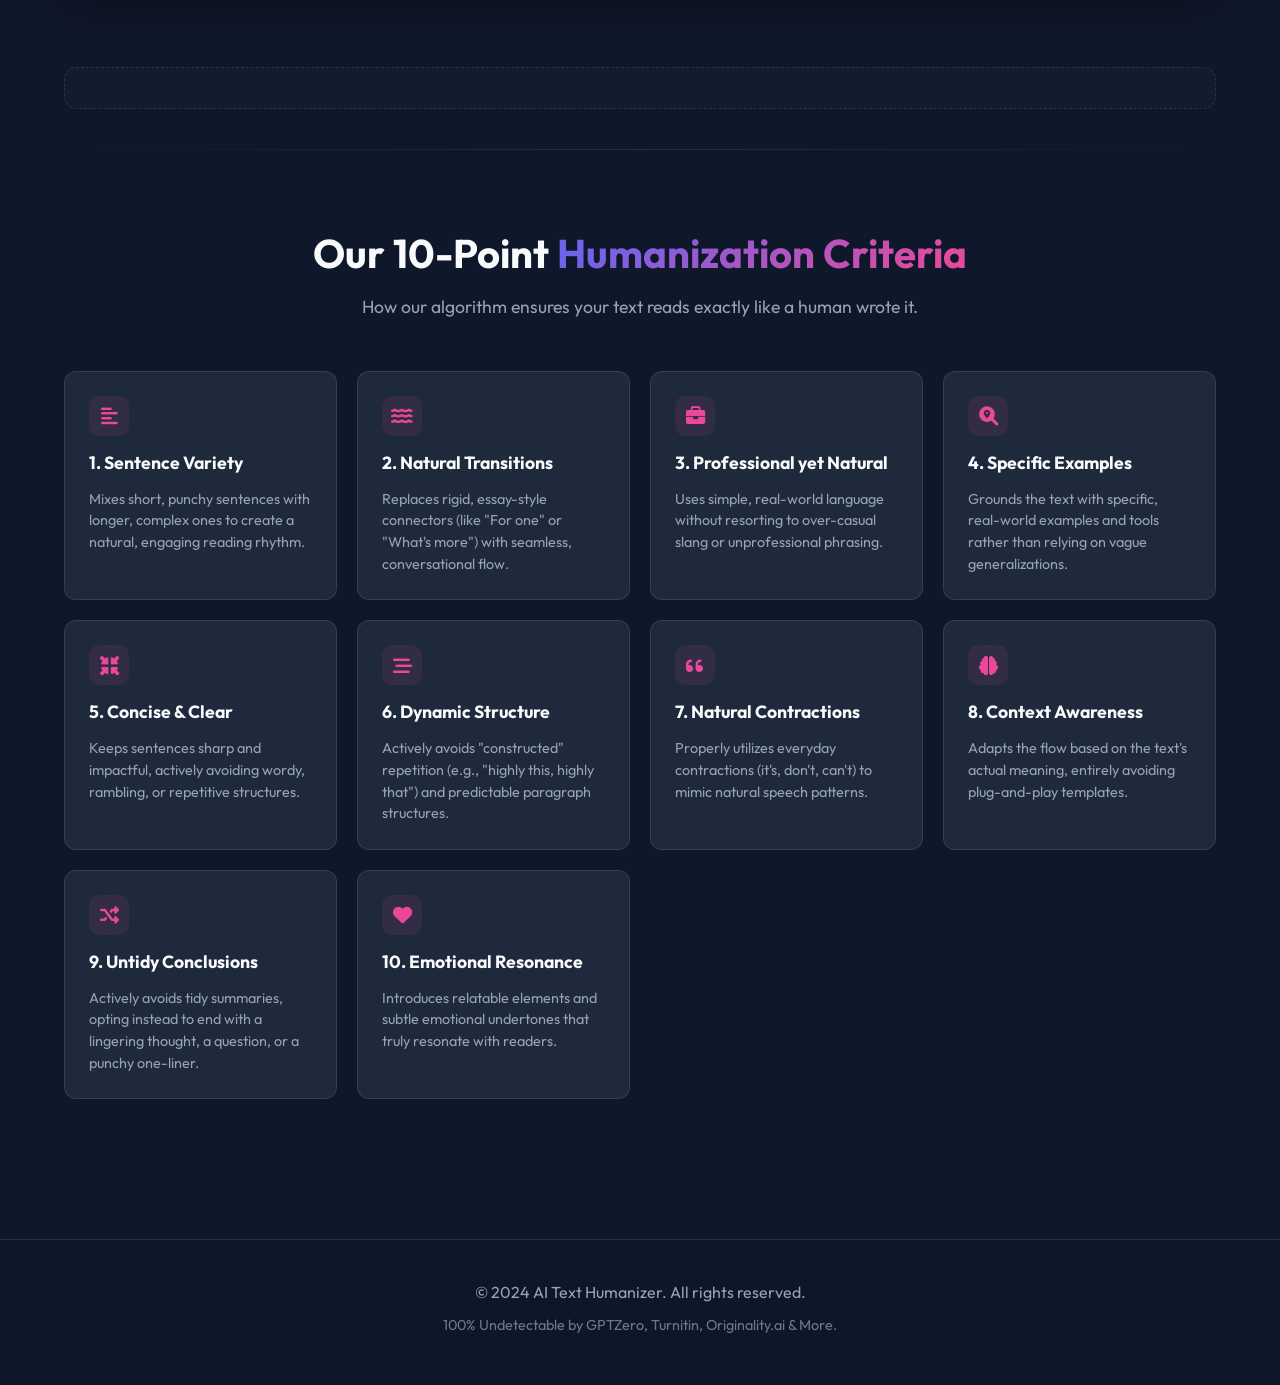
==== commit ca04bf72: "final" ====
--- a/index.html
+++ b/index.html
@@ -167,7 +167,7 @@
                 <div class="criteria-card">
                     <div class="criteria-icon"><i class="fas fa-water"></i></div>
                     <h4>2. Natural Transitions</h4>
-                    <p>Replaces rigid, robotic connectors (like "Furthermore") with seamless, conversational transitions.</p>
+                    <p>Replaces rigid, essay-style connectors (like "For one" or "What's more") with seamless, conversational flow.</p>
                 </div>
                 <div class="criteria-card">
                     <div class="criteria-icon"><i class="fas fa-briefcase"></i></div>
@@ -175,9 +175,9 @@
                     <p>Uses simple, real-world language without resorting to over-casual slang or unprofessional phrasing.</p>
                 </div>
                 <div class="criteria-card">
-                    <div class="criteria-icon"><i class="fas fa-user"></i></div>
-                    <h4>4. Personal Touch</h4>
-                    <p>Weaves in subtle opinions, real-world examples, and small details reflecting genuine human thought.</p>
+                    <div class="criteria-icon"><i class="fas fa-search-location"></i></div>
+                    <h4>4. Specific Examples</h4>
+                    <p>Grounds the text with specific, real-world examples and tools rather than relying on vague generalizations.</p>
                 </div>
                 <div class="criteria-card">
                     <div class="criteria-icon"><i class="fas fa-compress-arrows-alt"></i></div>
@@ -187,7 +187,7 @@
                 <div class="criteria-card">
                     <div class="criteria-icon"><i class="fas fa-stream"></i></div>
                     <h4>6. Dynamic Structure</h4>
-                    <p>Actively avoids repetitive paragraph structures and list formats that often trigger AI detectors.</p>
+                    <p>Actively avoids "constructed" repetition (e.g., "highly this, highly that") and predictable paragraph structures.</p>
                 </div>
                 <div class="criteria-card">
                     <div class="criteria-icon"><i class="fas fa-quote-left"></i></div>
@@ -201,8 +201,8 @@
                 </div>
                 <div class="criteria-card">
                     <div class="criteria-icon"><i class="fas fa-random"></i></div>
-                    <h4>9. Unpredictable Phrasing</h4>
-                    <p>Removes common AI clichés and highly predictable word pairings in favor of creative phrasing.</p>
+                    <h4>9. Untidy Conclusions</h4>
+                    <p>Actively avoids tidy summaries, opting instead to end with a lingering thought, a question, or a punchy one-liner.</p>
                 </div>
                 <div class="criteria-card">
                     <div class="criteria-icon"><i class="fas fa-heart"></i></div>
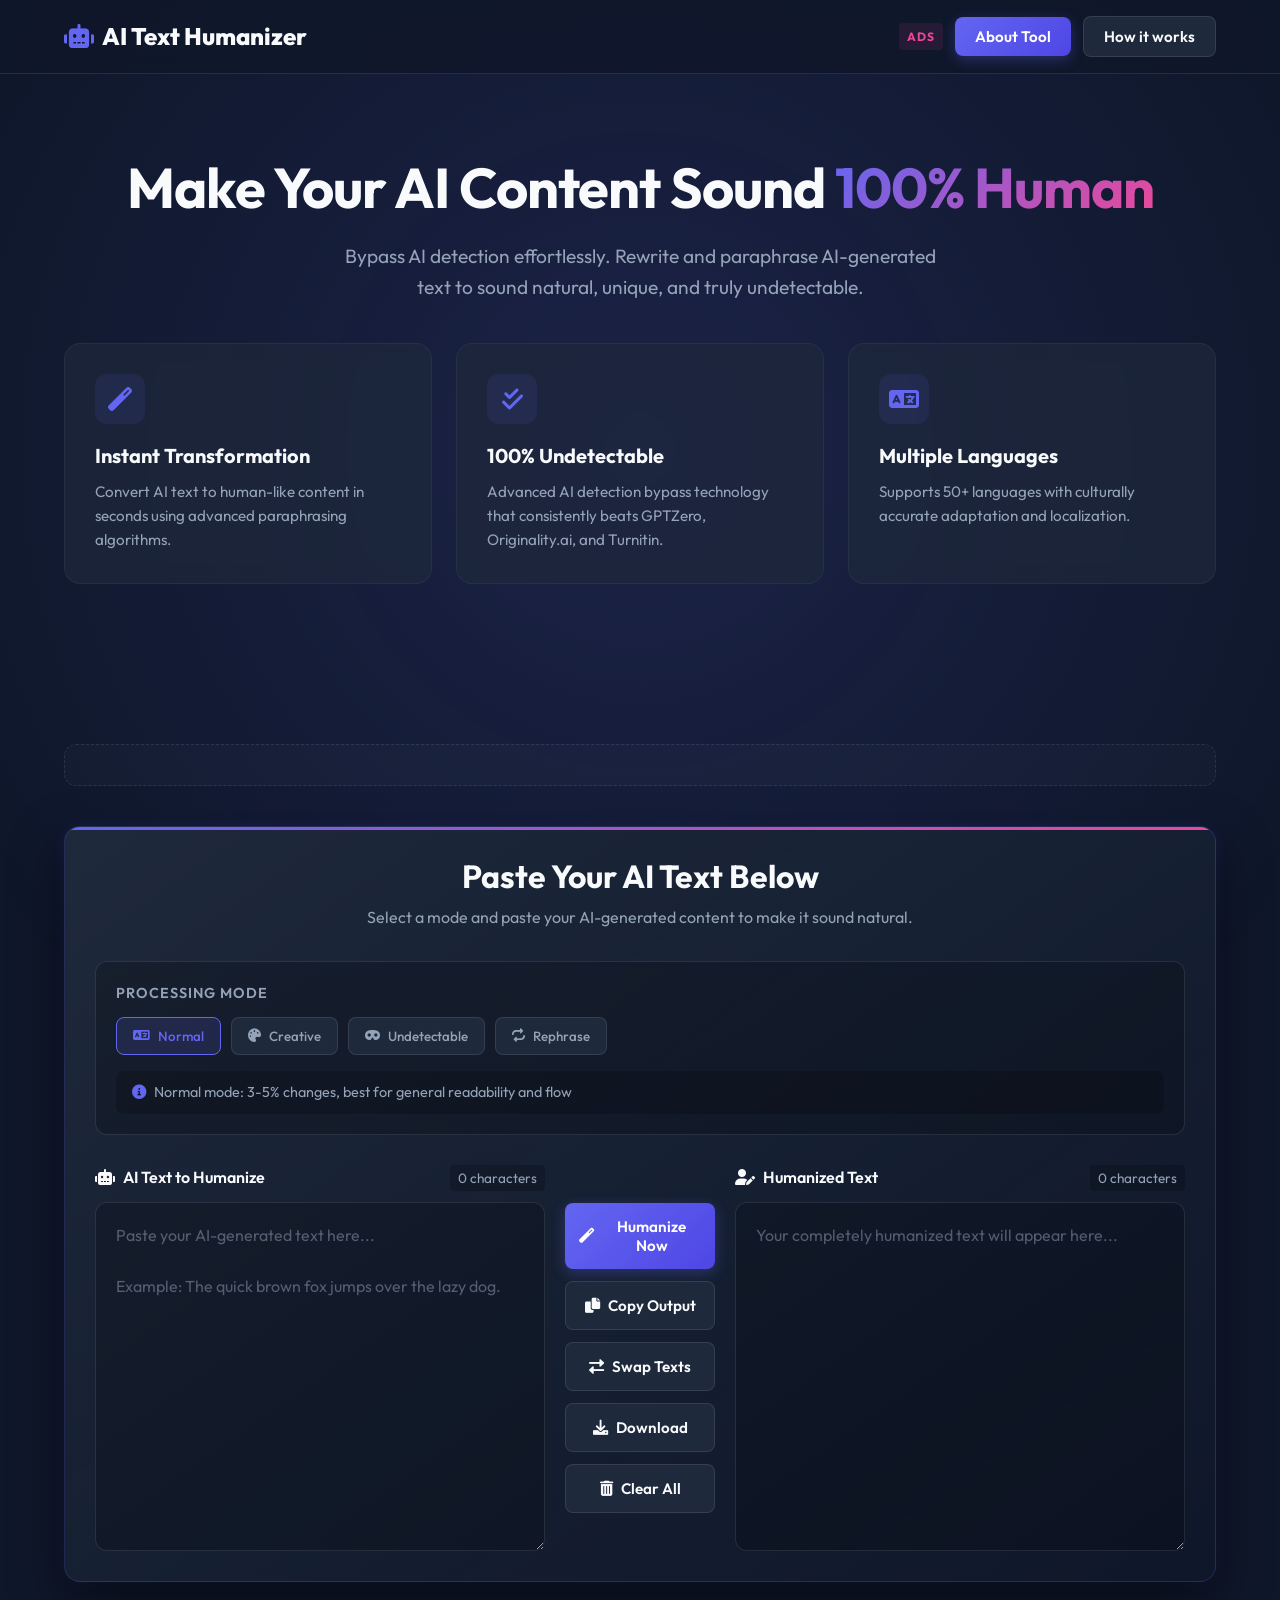
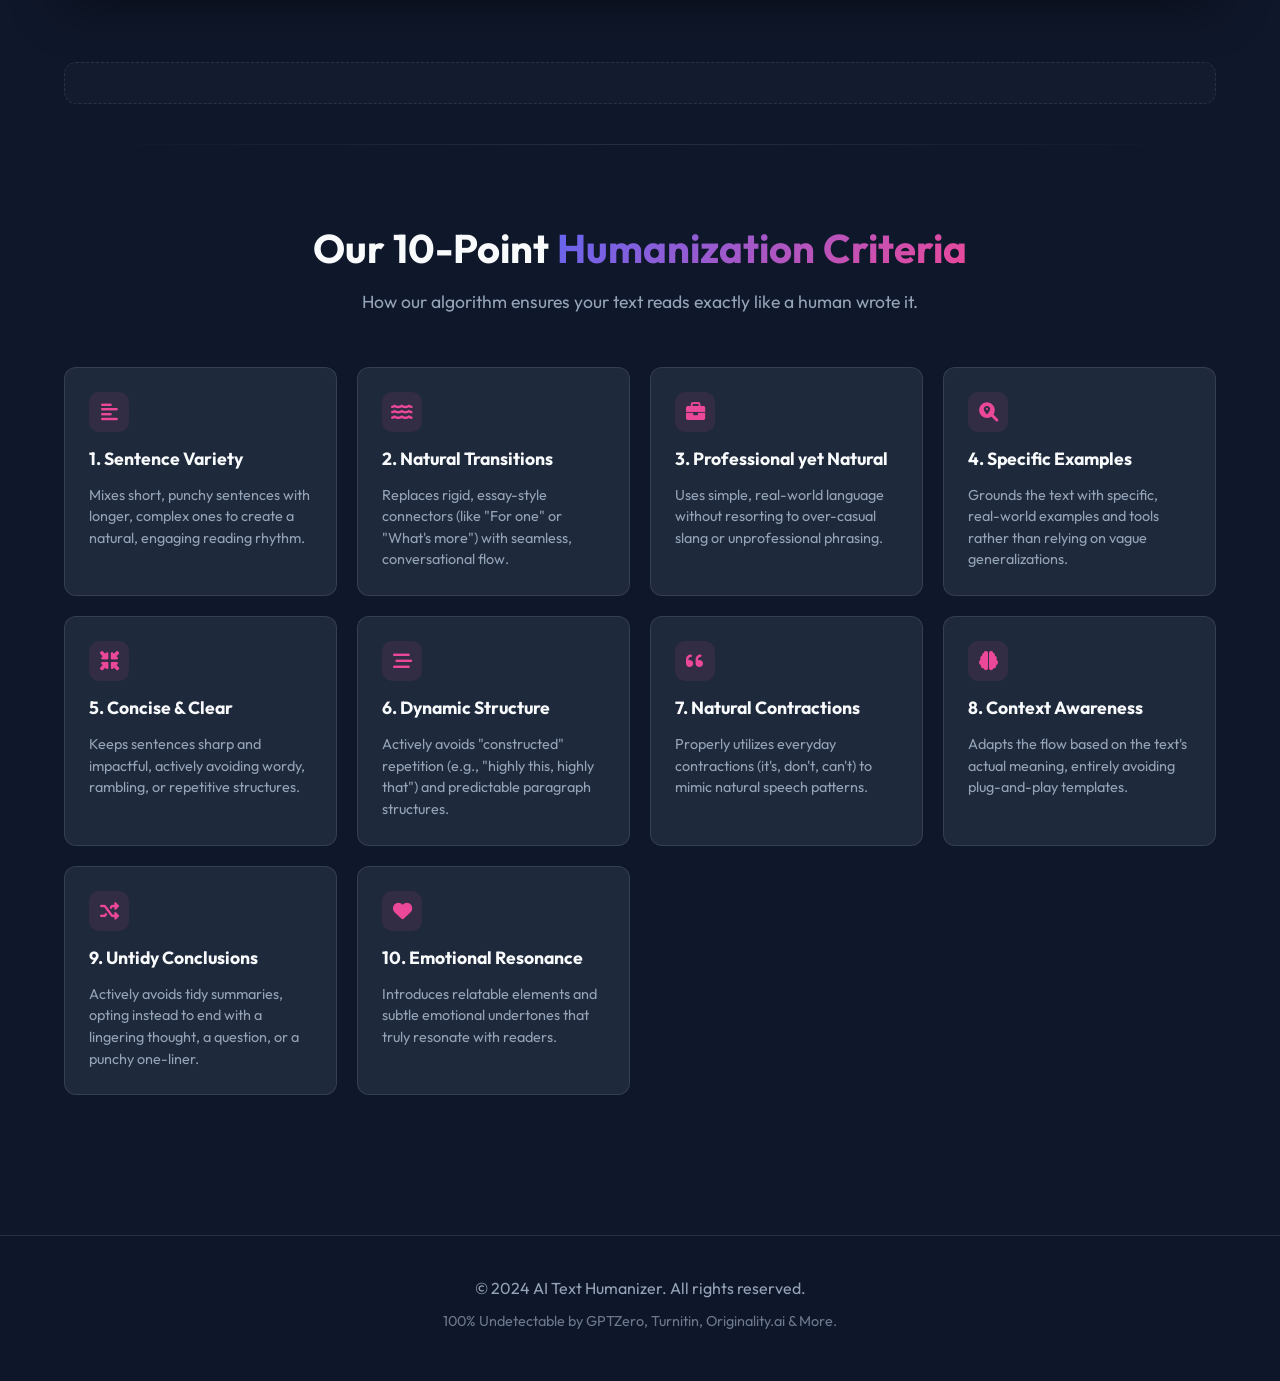
==== commit 6e08d03a: "FInal" ====
--- a/index.html
+++ b/index.html
@@ -105,7 +105,10 @@
                     <div class="text-group">
                         <div class="text-group-header">
                             <label><i class="fas fa-robot"></i> AI Text to Humanize</label>
-                            <span class="char-count" id="inputCharCount">0 characters</span>
+                            <div>
+                                <span class="ai-score" id="inputAiScoreDisplay" style="display: none; margin-right: 10px;">-</span>
+                                <span class="char-count" id="inputCharCount">0 characters</span>
+                            </div>
                         </div>
                         <textarea id="inputText"
                             placeholder="Paste your AI-generated text here...&#10;&#10;Example: The quick brown fox jumps over the lazy dog."
--- a/styles.css
+++ b/styles.css
@@ -222,11 +222,23 @@
 }
 
 .tool-card {
-    background: var(--surface-color);
-    border: 1px solid var(--border-color);
+    background: linear-gradient(145deg, var(--surface-color), rgba(15, 23, 42, 0.9));
+    border: 1px solid rgba(99, 102, 241, 0.2);
     padding: 30px;
     border-radius: var(--radius-lg);
-    box-shadow: 0 20px 40px rgba(0, 0, 0, 0.3);
+    box-shadow: 0 20px 50px rgba(0, 0, 0, 0.5), 0 0 20px rgba(99, 102, 241, 0.1);
+    position: relative;
+    overflow: hidden;
+}
+
+.tool-card::before {
+    content: '';
+    position: absolute;
+    top: 0;
+    left: 0;
+    right: 0;
+    height: 3px;
+    background: linear-gradient(90deg, var(--primary), var(--secondary));
 }
 
 .tool-header {
@@ -372,13 +384,24 @@
 }
 
 .ai-score {
-    background: rgba(16, 185, 129, 0.1);
-    color: #34d399;
     padding: 4px 10px;
     border-radius: 20px;
     font-size: 0.8rem;
     font-weight: 700;
+}
+
+.ai-score-good {
+    background: rgba(16, 185, 129, 0.1);
+    color: #34d399;
     border: 1px solid rgba(16, 185, 129, 0.2);
+    box-shadow: 0 0 10px rgba(16, 185, 129, 0.2);
+}
+
+.ai-score-bad {
+    background: rgba(239, 68, 68, 0.1);
+    color: #ef4444;
+    border: 1px solid rgba(239, 68, 68, 0.2);
+    box-shadow: 0 0 10px rgba(239, 68, 68, 0.2);
 }
 
 /* Action Buttons Middle Column */
